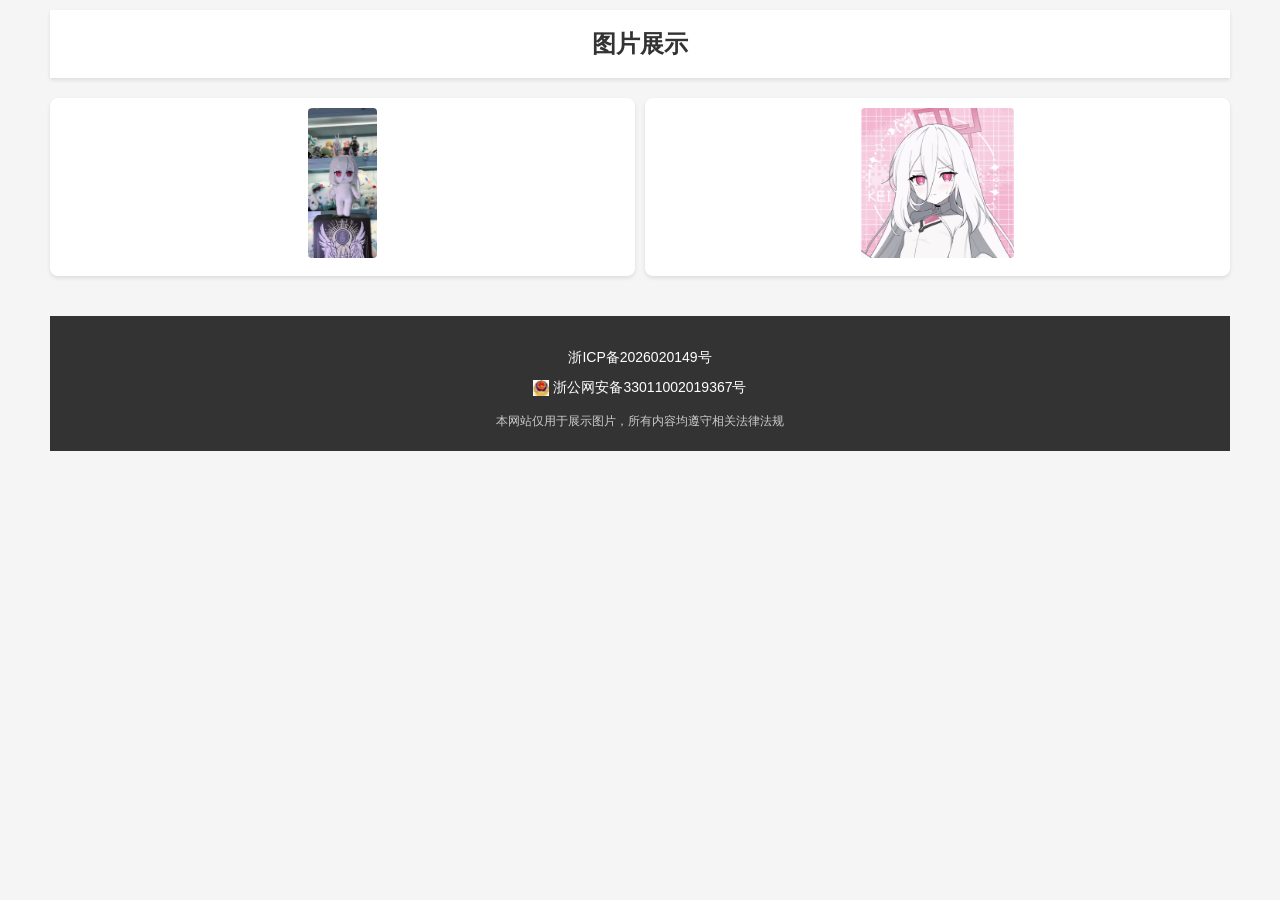
==== index.html @ 96cb41fe "Initial sweet sleep website" ====
<!DOCTYPE html>
<html lang="zh-CN">
<head>
    <meta charset="UTF-8">
    <meta name="viewport" content="width=device-width, initial-scale=1.0">
    <title>首页</title>
    <style>
        * {
            margin: 0;
            padding: 0;
            box-sizing: border-box;
        }
        body {
            font-family: Arial, sans-serif;
            line-height: 1.6;
            color: #333;
            background: #f5f5f5;
        }
        .container {
            max-width: 1200px;
            margin: 0 auto;
            padding: 10px;
        }
        header {
            background: #fff;
            padding: 15px;
            text-align: center;
            margin-bottom: 20px;
            box-shadow: 0 2px 4px rgba(0,0,0,0.1);
        }
        h1 {
            color: #333;
            font-size: 24px;
        }
        .gallery {
            display: grid;
            grid-template-columns: repeat(auto-fit, minmax(150px, 1fr));
            gap: 10px;
            margin-bottom: 30px;
        }
        .image-item {
            background: #fff;
            padding: 10px;
            border-radius: 8px;
            box-shadow: 0 2px 4px rgba(0,0,0,0.1);
            text-align: center;
            transition: transform 0.2s;
        }
        .image-item:hover {
            transform: scale(1.02);
        }
        .image-item img {
            max-width: 100%;
            height: 150px;
            object-fit: cover;
            border-radius: 4px;
            cursor: pointer;
        }
        
        @media (max-width: 768px) {
            .gallery {
                grid-template-columns: repeat(auto-fit, minmax(120px, 1fr));
                gap: 8px;
            }
            .image-item img {
                height: 120px;
            }
            h1 {
                font-size: 20px;
            }
        }
        
        @media (max-width: 480px) {
            .gallery {
                grid-template-columns: repeat(3, 1fr);
                gap: 6px;
            }
            .image-item {
                padding: 6px;
            }
            .image-item img {
                height: 100px;
            }
            .image-title {
                font-size: 10px;
            }
        }
        
        .modal {
            display: none;
            position: fixed;
            z-index: 1000;
            left: 0;
            top: 0;
            width: 100%;
            height: 100%;
            background-color: rgba(0,0,0,0.9);
            justify-content: center;
            align-items: center;
        }
        .modal-content {
            max-width: 90%;
            max-height: 90%;
        }
        .modal-content img {
            max-width: 100%;
            max-height: 90vh;
            object-fit: contain;
        }
        .close {
            position: absolute;
            top: 20px;
            right: 30px;
            color: #fff;
            font-size: 40px;
            font-weight: bold;
            cursor: pointer;
        }
        .close:hover {
            color: #ccc;
        }
        footer {
            background: #333;
            color: #fff;
            text-align: center;
            padding: 20px;
            margin-top: 40px;
        }
        .icp-info {
            margin-top: 10px;
            font-size: 14px;
        }
        .icp-info a {
            color: #fff;
            text-decoration: none;
        }
        .icp-info a:hover {
            text-decoration: underline;
        }
        .gongan-info {
            margin-top: 8px;
            font-size: 14px;
        }
        .gongan-info a {
            display: inline-flex;
            align-items: center;
            justify-content: center;
            color: #fff;
            text-decoration: none;
        }
        .gongan-info a:hover {
            text-decoration: underline;
        }
        .gongan-info img {
            width: 16px;
            height: 16px;
            margin-right: 4px;
        }
        .legal-info {
            margin-top: 10px;
            font-size: 12px;
            color: #ccc;
        }
    </style>
</head>
<body>
    <div class="container">
        <header>
            <h1>图片展示</h1>
        </header>
        
        <div class="gallery" id="imageGallery">
            <!-- 图片会在这里动态生成 -->
        </div>
        
        <div id="imageModal" class="modal" onclick="closeModal()">
            <span class="close">&times;</span>
            <div class="modal-content">
                <img id="modalImage" src="" alt="放大图片">
            </div>
        </div>
        
        <script>
            async function loadImages() {
                try {
                    const response = await fetch('images.json');
                    if (!response.ok) {
                        throw new Error('加载图片列表失败');
                    }
                    const imageList = await response.json();
                    const gallery = document.getElementById('imageGallery');
                    gallery.innerHTML = '';
                    
                    imageList.forEach(imageName => {
                        const imageItem = document.createElement('div');
                        imageItem.className = 'image-item';
                        
                        const img = document.createElement('img');
                        img.src = `img/${imageName}`;
                        img.alt = '图片';
                        img.onclick = () => openModal(img.src);
                        
                        imageItem.appendChild(img);
                        gallery.appendChild(imageItem);
                    });
                } catch (error) {
                    console.error('加载图片失败:', error);
                }
            }
            
            function openModal(imgSrc) {
                const modal = document.getElementById('imageModal');
                const modalImg = document.getElementById('modalImage');
                modal.style.display = 'flex';
                modalImg.src = imgSrc;
            }
            
            function closeModal() {
                const modal = document.getElementById('imageModal');
                modal.style.display = 'none';
            }
            
            document.addEventListener('keydown', function(event) {
                if (event.key === 'Escape') {
                    closeModal();
                }
            });
            
            // 页面加载时加载图片
            window.addEventListener('load', loadImages);
        </script>
        
        <footer>
            <div class="icp-info">
                <a href="https://beian.miit.gov.cn/" target="_blank">浙ICP备2026020149号</a>
            </div>
            <div class="gongan-info">
                <a href="https://beian.mps.gov.cn/#/query/webSearch?code=33011002019367" rel="noreferrer" target="_blank">
                    <img src="beian-gongan.jpg" alt="公安备案">
                    浙公网安备33011002019367号
                </a>
            </div>
            <div class="legal-info">
                本网站仅用于展示图片，所有内容均遵守相关法律法规
            </div>
        </footer>
    </div>
</body>
</html>
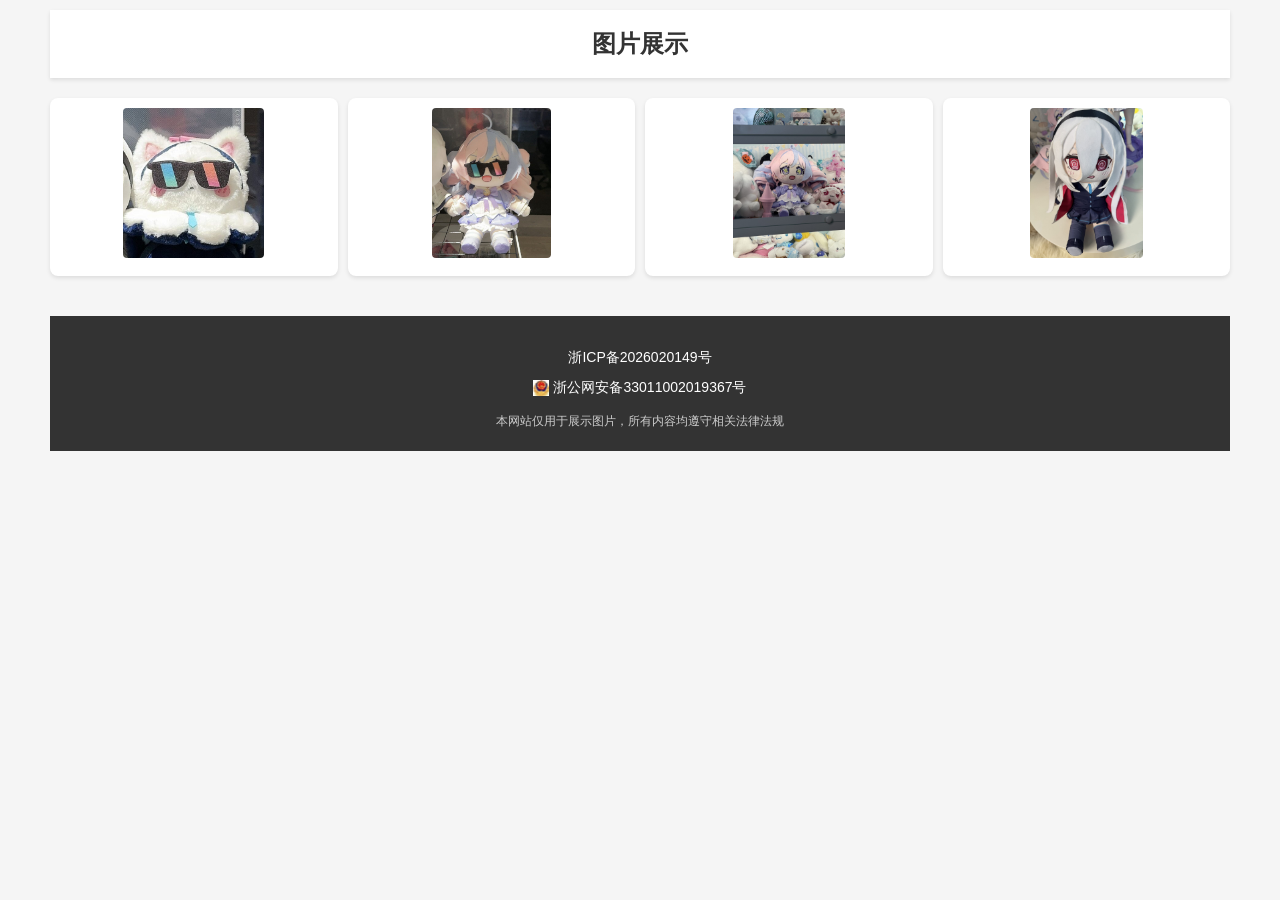
==== commit 38873852: "bust homepage gallery cache" ====
--- a/index.html
+++ b/index.html
@@ -183,7 +183,7 @@
         <script>
             async function loadImages() {
                 try {
-                    const response = await fetch('images.json');
+                    const response = await fetch('images.json?v=20260728');
                     if (!response.ok) {
                         throw new Error('加载图片列表失败');
                     }
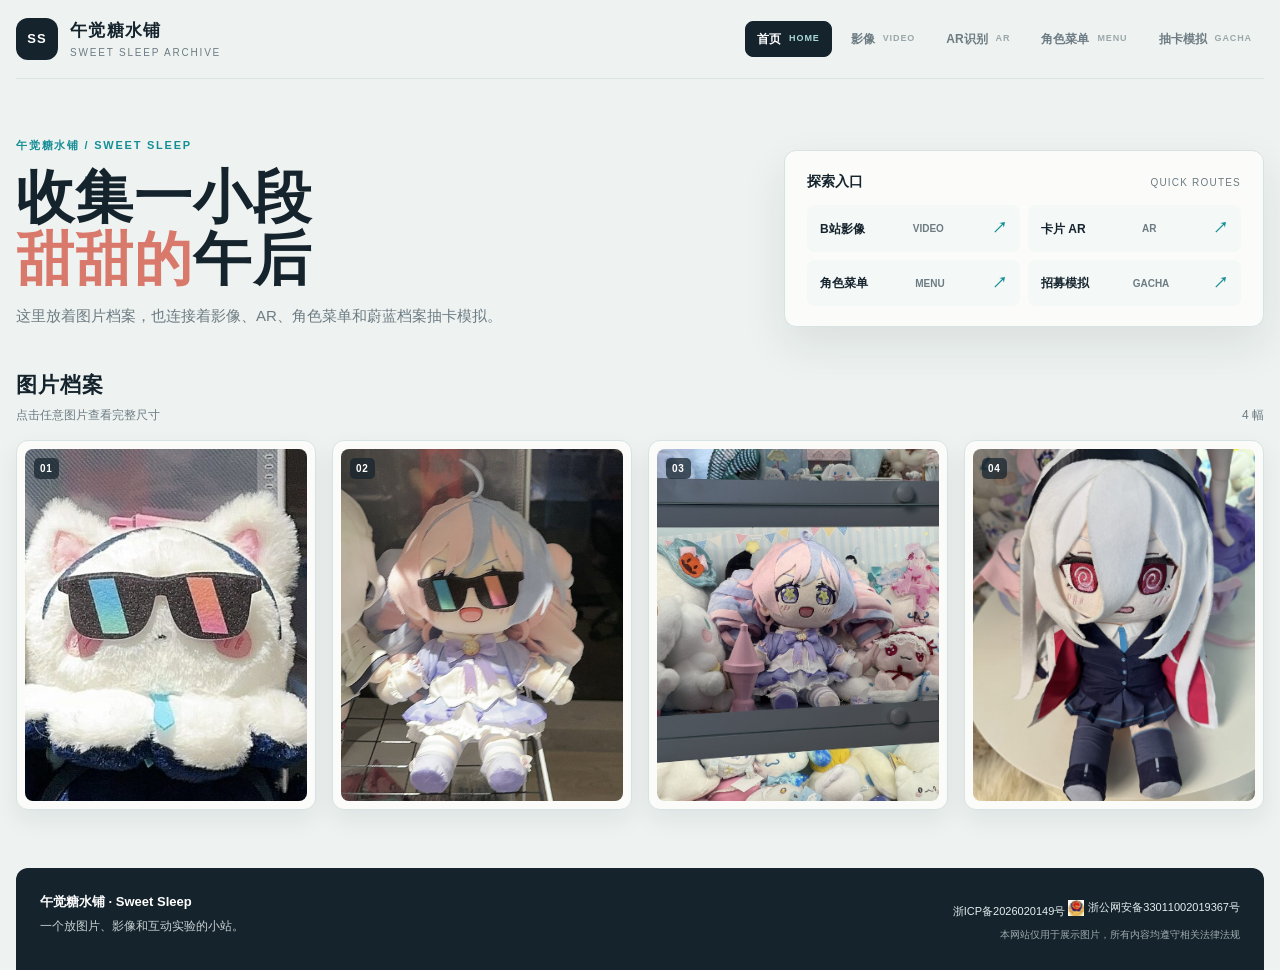
==== commit 8de5d675: "refresh homepage and slow gacha reveal" ====
--- a/index.html
+++ b/index.html
@@ -3,247 +3,724 @@
 <head>
     <meta charset="UTF-8">
     <meta name="viewport" content="width=device-width, initial-scale=1.0">
-    <title>首页</title>
+    <meta name="theme-color" content="#15232d">
+    <title>午觉糖水铺 | Sweet Sleep</title>
     <style>
+        :root {
+            --ink: #15232d;
+            --muted: #6d7b83;
+            --paper: #fbfcfa;
+            --canvas: #eef3f1;
+            --line: #d8e3e3;
+            --teal: #168e96;
+            --teal-soft: #dff1ef;
+            --coral: #d8796b;
+            --shadow: 0 18px 45px rgba(21, 35, 45, 0.09);
+        }
+
         * {
+            box-sizing: border-box;
+        }
+
+        html {
+            min-width: 320px;
+            background: var(--canvas);
+        }
+
+        body {
+            min-width: 320px;
+            margin: 0;
+            color: var(--ink);
+            background: var(--canvas);
+            font-family: Arial, "PingFang SC", "Microsoft YaHei", sans-serif;
+            line-height: 1.5;
+        }
+
+        body.modal-open {
+            overflow: hidden;
+        }
+
+        a {
+            color: inherit;
+            text-decoration: none;
+        }
+
+        button {
+            font: inherit;
+        }
+
+        .site-shell {
+            width: min(1280px, calc(100% - 32px));
+            margin: 0 auto;
+        }
+
+        .site-header {
+            display: flex;
+            align-items: center;
+            justify-content: space-between;
+            gap: 24px;
+            padding: 18px 0;
+            border-bottom: 1px solid var(--line);
+        }
+
+        .brand {
+            display: inline-flex;
+            align-items: center;
+            gap: 12px;
+            min-width: 210px;
+        }
+
+        .brand-mark {
+            display: grid;
+            width: 42px;
+            height: 42px;
+            place-items: center;
+            color: #fff;
+            background: var(--ink);
+            border-radius: 12px;
+            font-size: 13px;
+            font-weight: 800;
+            letter-spacing: 0.08em;
+        }
+
+        .brand-name {
+            display: block;
+            font-size: 17px;
+            font-weight: 800;
+            letter-spacing: 0.08em;
+        }
+
+        .brand-subtitle {
+            display: block;
+            margin-top: 1px;
+            color: var(--muted);
+            font-size: 10px;
+            letter-spacing: 0.18em;
+            text-transform: uppercase;
+        }
+
+        .site-nav {
+            display: flex;
+            flex-wrap: wrap;
+            justify-content: flex-end;
+            gap: 7px;
+        }
+
+        .nav-link {
+            display: inline-flex;
+            align-items: center;
+            gap: 8px;
+            padding: 8px 11px;
+            color: var(--muted);
+            border: 1px solid transparent;
+            border-radius: 8px;
+            font-size: 12px;
+            font-weight: 800;
+            transition: color 160ms ease, background 160ms ease, border-color 160ms ease;
+        }
+
+        .nav-link span {
+            color: #9aa7aa;
+            font-size: 9px;
+            font-weight: 700;
+            letter-spacing: 0.1em;
+        }
+
+        .nav-link:hover {
+            color: var(--ink);
+            background: #fff;
+            border-color: var(--line);
+        }
+
+        .nav-link.active {
+            color: #fff;
+            background: var(--ink);
+            border-color: var(--ink);
+        }
+
+        .nav-link.active span {
+            color: #a9d9d7;
+        }
+
+        .intro {
+            display: grid;
+            grid-template-columns: minmax(0, 1.2fr) minmax(300px, 0.8fr);
+            gap: 48px;
+            align-items: end;
+            padding: 58px 0 42px;
+        }
+
+        .eyebrow {
+            margin: 0 0 12px;
+            color: var(--teal);
+            font-size: 11px;
+            font-weight: 800;
+            letter-spacing: 0.16em;
+            text-transform: uppercase;
+        }
+
+        h1,
+        h2,
+        p {
+            margin-top: 0;
+        }
+
+        h1 {
+            max-width: 650px;
+            margin-bottom: 14px;
+            font-size: clamp(34px, 5vw, 58px);
+            font-weight: 800;
+            letter-spacing: 0.02em;
+            line-height: 1.08;
+        }
+
+        h1 span {
+            color: var(--coral);
+        }
+
+        .intro-copy {
+            max-width: 530px;
+            margin-bottom: 0;
+            color: var(--muted);
+            font-size: 15px;
+        }
+
+        .route-panel {
+            padding: 20px 22px;
+            background: var(--paper);
+            border: 1px solid var(--line);
+            border-radius: 12px;
+            box-shadow: var(--shadow);
+        }
+
+        .route-panel-title {
+            display: flex;
+            align-items: baseline;
+            justify-content: space-between;
+            gap: 14px;
+            margin-bottom: 13px;
+        }
+
+        .route-panel-title strong {
+            font-size: 14px;
+        }
+
+        .route-panel-title span {
+            color: var(--muted);
+            font-size: 10px;
+            letter-spacing: 0.12em;
+            text-transform: uppercase;
+        }
+
+        .route-list {
+            display: grid;
+            grid-template-columns: 1fr 1fr;
+            gap: 8px;
             margin: 0;
             padding: 0;
-            box-sizing: border-box;
-        }
-        body {
-            font-family: Arial, sans-serif;
-            line-height: 1.6;
-            color: #333;
-            background: #f5f5f5;
-        }
-        .container {
-            max-width: 1200px;
-            margin: 0 auto;
-            padding: 10px;
-        }
-        header {
+            list-style: none;
+        }
+
+        .route-link {
+            display: flex;
+            align-items: center;
+            justify-content: space-between;
+            gap: 8px;
+            padding: 11px 12px;
+            background: #f4f8f7;
+            border: 1px solid transparent;
+            border-radius: 8px;
+            font-size: 12px;
+            font-weight: 800;
+            transition: background 160ms ease, border-color 160ms ease, transform 160ms ease;
+        }
+
+        .route-link span {
+            color: var(--muted);
+            font-size: 10px;
+            font-weight: 700;
+        }
+
+        .route-link::after {
+            color: var(--teal);
+            content: "↗";
+            font-size: 15px;
+        }
+
+        .route-link:hover {
             background: #fff;
-            padding: 15px;
-            text-align: center;
-            margin-bottom: 20px;
-            box-shadow: 0 2px 4px rgba(0,0,0,0.1);
-        }
-        h1 {
-            color: #333;
-            font-size: 24px;
-        }
+            border-color: var(--line);
+            transform: translateY(-1px);
+        }
+
+        .gallery-section {
+            padding-bottom: 58px;
+        }
+
+        .section-heading {
+            display: flex;
+            align-items: end;
+            justify-content: space-between;
+            gap: 20px;
+            margin-bottom: 16px;
+        }
+
+        .section-heading h2 {
+            margin-bottom: 0;
+            font-size: 21px;
+            letter-spacing: 0.04em;
+        }
+
+        .section-heading p,
+        .gallery-count {
+            margin: 0;
+            color: var(--muted);
+            font-size: 12px;
+        }
+
+        .section-heading p {
+            margin-top: 5px;
+        }
+
+        .gallery-count {
+            white-space: nowrap;
+        }
+
         .gallery {
             display: grid;
-            grid-template-columns: repeat(auto-fit, minmax(150px, 1fr));
-            gap: 10px;
-            margin-bottom: 30px;
-        }
+            grid-template-columns: repeat(4, minmax(0, 1fr));
+            gap: 16px;
+        }
+
         .image-item {
-            background: #fff;
-            padding: 10px;
+            position: relative;
+            min-width: 0;
+            margin: 0;
+            padding: 8px;
+            background: var(--paper);
+            border: 1px solid var(--line);
+            border-radius: 12px;
+            box-shadow: 0 10px 24px rgba(21, 35, 45, 0.07);
+        }
+
+        .image-preview {
+            display: block;
+            width: 100%;
+            padding: 0;
+            overflow: hidden;
+            background: #e2e9e8;
+            border: 0;
             border-radius: 8px;
-            box-shadow: 0 2px 4px rgba(0,0,0,0.1);
+            cursor: zoom-in;
+        }
+
+        .image-preview img {
+            display: block;
+            width: 100%;
+            aspect-ratio: 4 / 5;
+            object-fit: cover;
+            transition: transform 360ms ease;
+        }
+
+        .image-preview:hover img {
+            transform: scale(1.035);
+        }
+
+        .image-index {
+            position: absolute;
+            z-index: 2;
+            top: 17px;
+            left: 17px;
+            padding: 3px 6px;
+            color: #fff;
+            background: rgba(21, 35, 45, 0.72);
+            border-radius: 5px;
+            font-size: 10px;
+            font-weight: 800;
+            letter-spacing: 0.08em;
+        }
+
+        .gallery-empty {
+            grid-column: 1 / -1;
+            padding: 56px 20px;
+            color: var(--muted);
+            background: var(--paper);
+            border: 1px dashed var(--line);
+            border-radius: 12px;
             text-align: center;
-            transition: transform 0.2s;
-        }
-        .image-item:hover {
-            transform: scale(1.02);
-        }
-        .image-item img {
-            max-width: 100%;
-            height: 150px;
-            object-fit: cover;
-            border-radius: 4px;
-            cursor: pointer;
-        }
-        
-        @media (max-width: 768px) {
-            .gallery {
-                grid-template-columns: repeat(auto-fit, minmax(120px, 1fr));
-                gap: 8px;
-            }
-            .image-item img {
-                height: 120px;
-            }
-            h1 {
-                font-size: 20px;
-            }
-        }
-        
-        @media (max-width: 480px) {
-            .gallery {
-                grid-template-columns: repeat(3, 1fr);
-                gap: 6px;
-            }
-            .image-item {
-                padding: 6px;
-            }
-            .image-item img {
-                height: 100px;
-            }
-            .image-title {
-                font-size: 10px;
-            }
-        }
-        
-        .modal {
-            display: none;
-            position: fixed;
-            z-index: 1000;
-            left: 0;
-            top: 0;
-            width: 100%;
-            height: 100%;
-            background-color: rgba(0,0,0,0.9);
-            justify-content: center;
-            align-items: center;
-        }
-        .modal-content {
-            max-width: 90%;
-            max-height: 90%;
-        }
-        .modal-content img {
-            max-width: 100%;
-            max-height: 90vh;
-            object-fit: contain;
-        }
-        .close {
-            position: absolute;
-            top: 20px;
-            right: 30px;
+        }
+
+        .site-footer {
+            display: flex;
+            align-items: flex-start;
+            justify-content: space-between;
+            gap: 24px;
+            padding: 24px 0 28px;
+            color: #c8d1d2;
+            background: var(--ink);
+            border-radius: 12px 12px 0 0;
+        }
+
+        .footer-copy {
+            max-width: 420px;
+            padding-left: 24px;
+            font-size: 12px;
+        }
+
+        .footer-copy strong {
+            display: block;
+            margin-bottom: 5px;
             color: #fff;
-            font-size: 40px;
-            font-weight: bold;
-            cursor: pointer;
-        }
-        .close:hover {
-            color: #ccc;
-        }
-        footer {
-            background: #333;
-            color: #fff;
-            text-align: center;
-            padding: 20px;
-            margin-top: 40px;
-        }
-        .icp-info {
-            margin-top: 10px;
-            font-size: 14px;
-        }
-        .icp-info a {
-            color: #fff;
-            text-decoration: none;
-        }
-        .icp-info a:hover {
+            font-size: 13px;
+        }
+
+        .footer-copy p {
+            margin-bottom: 0;
+        }
+
+        .footer-meta {
+            padding-right: 24px;
+            font-size: 11px;
+            text-align: right;
+        }
+
+        .footer-meta a {
+            color: #e4eeee;
+        }
+
+        .footer-meta a:hover {
             text-decoration: underline;
         }
-        .gongan-info {
-            margin-top: 8px;
-            font-size: 14px;
-        }
-        .gongan-info a {
+
+        .gongan-link {
             display: inline-flex;
             align-items: center;
-            justify-content: center;
-            color: #fff;
-            text-decoration: none;
-        }
-        .gongan-info a:hover {
-            text-decoration: underline;
-        }
-        .gongan-info img {
+            margin-top: 7px;
+        }
+
+        .gongan-link img {
             width: 16px;
             height: 16px;
             margin-right: 4px;
         }
+
         .legal-info {
-            margin-top: 10px;
-            font-size: 12px;
-            color: #ccc;
+            margin-top: 7px;
+            color: #9eabad;
+            font-size: 10px;
+        }
+
+        .modal[hidden] {
+            display: none;
+        }
+
+        .modal {
+            position: fixed;
+            z-index: 20;
+            inset: 0;
+            display: grid;
+            padding: 24px;
+            place-items: center;
+            background: rgba(9, 18, 24, 0.9);
+        }
+
+        .modal-shell {
+            position: relative;
+            max-width: min(92vw, 960px);
+            max-height: 92vh;
+        }
+
+        .modal-content {
+            display: block;
+            max-width: 92vw;
+            max-height: 88vh;
+            border: 1px solid rgba(255, 255, 255, 0.28);
+            border-radius: 8px;
+            object-fit: contain;
+            box-shadow: 0 20px 60px rgba(0, 0, 0, 0.35);
+        }
+
+        .close {
+            position: absolute;
+            top: -14px;
+            right: -14px;
+            display: grid;
+            width: 34px;
+            height: 34px;
+            place-items: center;
+            color: #fff;
+            background: var(--coral);
+            border: 0;
+            border-radius: 50%;
+            cursor: pointer;
+            font-size: 24px;
+            line-height: 1;
+        }
+
+        .close:hover {
+            background: #bf5e53;
+        }
+
+        @media (max-width: 900px) {
+            .site-header {
+                align-items: flex-start;
+                flex-direction: column;
+                gap: 14px;
+            }
+
+            .site-nav {
+                justify-content: flex-start;
+            }
+
+            .intro {
+                grid-template-columns: 1fr;
+                gap: 24px;
+                padding-top: 42px;
+            }
+
+            .gallery {
+                grid-template-columns: repeat(2, minmax(0, 1fr));
+            }
+        }
+
+        @media (max-width: 520px) {
+            .site-shell {
+                width: min(100% - 20px, 1280px);
+            }
+
+            .site-header {
+                padding-top: 14px;
+            }
+
+            .site-nav {
+                width: 100%;
+                display: grid;
+                grid-template-columns: repeat(2, minmax(0, 1fr));
+            }
+
+            .nav-link {
+                justify-content: space-between;
+            }
+
+            .intro {
+                padding: 36px 0 30px;
+            }
+
+            h1 {
+                font-size: 37px;
+            }
+
+            .route-list {
+                grid-template-columns: 1fr;
+            }
+
+            .gallery {
+                gap: 10px;
+            }
+
+            .image-item {
+                padding: 5px;
+                border-radius: 9px;
+            }
+
+            .image-preview,
+            .image-preview img {
+                border-radius: 6px;
+            }
+
+            .image-index {
+                top: 12px;
+                left: 12px;
+                padding: 2px 5px;
+                font-size: 9px;
+            }
+
+            .site-footer {
+                flex-direction: column;
+                gap: 16px;
+                border-radius: 9px 9px 0 0;
+            }
+
+            .footer-copy,
+            .footer-meta {
+                padding: 0 16px;
+                text-align: left;
+            }
+
+            .modal {
+                padding: 16px;
+            }
+
+            .close {
+                top: -10px;
+                right: -8px;
+            }
+        }
+
+        @media (prefers-reduced-motion: reduce) {
+            *,
+            *::before,
+            *::after {
+                scroll-behavior: auto !important;
+                transition-duration: 0.01ms !important;
+                animation-duration: 0.01ms !important;
+            }
         }
     </style>
 </head>
 <body>
-    <div class="container">
-        <header>
-            <h1>图片展示</h1>
+    <div class="site-shell">
+        <header class="site-header">
+            <a class="brand" href="./" aria-label="回到午觉糖水铺首页">
+                <span class="brand-mark">SS</span>
+                <span>
+                    <span class="brand-name">午觉糖水铺</span>
+                    <span class="brand-subtitle">Sweet Sleep Archive</span>
+                </span>
+            </a>
+            <nav class="site-nav" aria-label="站内导航">
+                <a class="nav-link active" href="./" aria-current="page">首页 <span>HOME</span></a>
+                <a class="nav-link" href="video.html">影像 <span>VIDEO</span></a>
+                <a class="nav-link" href="ar/">AR识别 <span>AR</span></a>
+                <a class="nav-link" href="menu/">角色菜单 <span>MENU</span></a>
+                <a class="nav-link" href="gacha/">抽卡模拟 <span>GACHA</span></a>
+            </nav>
         </header>
-        
-        <div class="gallery" id="imageGallery">
-            <!-- 图片会在这里动态生成 -->
-        </div>
-        
-        <div id="imageModal" class="modal" onclick="closeModal()">
-            <span class="close">&times;</span>
-            <div class="modal-content">
-                <img id="modalImage" src="" alt="放大图片">
+
+        <main>
+            <section class="intro" aria-labelledby="page-title">
+                <div>
+                    <p class="eyebrow">午觉糖水铺 / SWEET SLEEP</p>
+                    <h1 id="page-title">收集一小段<br><span>甜甜的</span>午后</h1>
+                    <p class="intro-copy">这里放着图片档案，也连接着影像、AR、角色菜单和蔚蓝档案抽卡模拟。</p>
+                </div>
+                <aside class="route-panel" aria-label="快速入口">
+                    <div class="route-panel-title">
+                        <strong>探索入口</strong>
+                        <span>Quick routes</span>
+                    </div>
+                    <ul class="route-list">
+                        <li><a class="route-link" href="video.html">B站影像 <span>VIDEO</span></a></li>
+                        <li><a class="route-link" href="ar/">卡片 AR <span>AR</span></a></li>
+                        <li><a class="route-link" href="menu/">角色菜单 <span>MENU</span></a></li>
+                        <li><a class="route-link" href="gacha/">招募模拟 <span>GACHA</span></a></li>
+                    </ul>
+                </aside>
+            </section>
+
+            <section class="gallery-section" aria-labelledby="gallery-title">
+                <div class="section-heading">
+                    <div>
+                        <h2 id="gallery-title">图片档案</h2>
+                        <p>点击任意图片查看完整尺寸</p>
+                    </div>
+                    <p class="gallery-count" id="galleryCount">0 幅</p>
+                </div>
+                <div class="gallery" id="imageGallery" aria-live="polite">
+                    <div class="gallery-empty">正在加载图片档案</div>
+                </div>
+            </section>
+        </main>
+
+        <footer class="site-footer">
+            <div class="footer-copy">
+                <strong>午觉糖水铺 · Sweet Sleep</strong>
+                <p>一个放图片、影像和互动实验的小站。</p>
             </div>
-        </div>
-        
-        <script>
-            async function loadImages() {
-                try {
-                    const response = await fetch('images.json?v=20260728');
-                    if (!response.ok) {
-                        throw new Error('加载图片列表失败');
-                    }
-                    const imageList = await response.json();
-                    const gallery = document.getElementById('imageGallery');
-                    gallery.innerHTML = '';
-                    
-                    imageList.forEach(imageName => {
-                        const imageItem = document.createElement('div');
-                        imageItem.className = 'image-item';
-                        
-                        const img = document.createElement('img');
-                        img.src = `img/${imageName}`;
-                        img.alt = '图片';
-                        img.onclick = () => openModal(img.src);
-                        
-                        imageItem.appendChild(img);
-                        gallery.appendChild(imageItem);
-                    });
-                } catch (error) {
-                    console.error('加载图片失败:', error);
-                }
-            }
-            
-            function openModal(imgSrc) {
-                const modal = document.getElementById('imageModal');
-                const modalImg = document.getElementById('modalImage');
-                modal.style.display = 'flex';
-                modalImg.src = imgSrc;
-            }
-            
-            function closeModal() {
-                const modal = document.getElementById('imageModal');
-                modal.style.display = 'none';
-            }
-            
-            document.addEventListener('keydown', function(event) {
-                if (event.key === 'Escape') {
-                    closeModal();
-                }
-            });
-            
-            // 页面加载时加载图片
-            window.addEventListener('load', loadImages);
-        </script>
-        
-        <footer>
-            <div class="icp-info">
-                <a href="https://beian.miit.gov.cn/" target="_blank">浙ICP备2026020149号</a>
-            </div>
-            <div class="gongan-info">
-                <a href="https://beian.mps.gov.cn/#/query/webSearch?code=33011002019367" rel="noreferrer" target="_blank">
+            <div class="footer-meta">
+                <a href="https://beian.miit.gov.cn/" target="_blank" rel="noreferrer">浙ICP备2026020149号</a>
+                <a class="gongan-link" href="https://beian.mps.gov.cn/#/query/webSearch?code=33011002019367" rel="noreferrer" target="_blank">
                     <img src="beian-gongan.jpg" alt="公安备案">
                     浙公网安备33011002019367号
                 </a>
-            </div>
-            <div class="legal-info">
-                本网站仅用于展示图片，所有内容均遵守相关法律法规
+                <div class="legal-info">本网站仅用于展示图片，所有内容均遵守相关法律法规</div>
             </div>
         </footer>
     </div>
+
+    <div class="modal" id="imageModal" hidden aria-hidden="true">
+        <div class="modal-shell">
+            <button class="close" id="closeModal" type="button" aria-label="关闭大图">×</button>
+            <img class="modal-content" id="modalImage" src="" alt="">
+        </div>
+    </div>
+
+    <script>
+        const gallery = document.getElementById('imageGallery');
+        const galleryCount = document.getElementById('galleryCount');
+        const modal = document.getElementById('imageModal');
+        const modalImage = document.getElementById('modalImage');
+        const closeModalButton = document.getElementById('closeModal');
+
+        async function loadImages() {
+            try {
+                const response = await fetch('images.json?v=20260728', { cache: 'no-store' });
+                if (!response.ok) {
+                    throw new Error('加载图片列表失败');
+                }
+
+                const imageList = await response.json();
+                gallery.innerHTML = '';
+                galleryCount.textContent = imageList.length + ' 幅';
+
+                imageList.forEach((imageName, index) => {
+                    const imageItem = document.createElement('figure');
+                    imageItem.className = 'image-item';
+
+                    const indexLabel = document.createElement('span');
+                    indexLabel.className = 'image-index';
+                    indexLabel.textContent = String(index + 1).padStart(2, '0');
+
+                    const preview = document.createElement('button');
+                    preview.className = 'image-preview';
+                    preview.type = 'button';
+                    preview.setAttribute('aria-label', '查看第 ' + (index + 1) + ' 张图片');
+
+                    const image = document.createElement('img');
+                    image.src = 'img/' + imageName;
+                    image.alt = '图片 ' + (index + 1);
+                    image.loading = index < 2 ? 'eager' : 'lazy';
+                    image.decoding = 'async';
+                    image.addEventListener('click', () => openModal(image.src, image.alt));
+
+                    preview.appendChild(image);
+                    imageItem.append(indexLabel, preview);
+                    gallery.appendChild(imageItem);
+                });
+            } catch (error) {
+                gallery.innerHTML = '<div class="gallery-empty">图片暂时无法加载，请稍后再试</div>';
+                galleryCount.textContent = '加载失败';
+                console.error('加载图片失败:', error);
+            }
+        }
+
+        function openModal(imageSource, imageAlt) {
+            modalImage.src = imageSource;
+            modalImage.alt = imageAlt;
+            modal.hidden = false;
+            modal.setAttribute('aria-hidden', 'false');
+            document.body.classList.add('modal-open');
+        }
+
+        function closeModal() {
+            modal.hidden = true;
+            modal.setAttribute('aria-hidden', 'true');
+            modalImage.src = '';
+            document.body.classList.remove('modal-open');
+        }
+
+        closeModalButton.addEventListener('click', closeModal);
+        modal.addEventListener('click', (event) => {
+            if (event.target === modal) {
+                closeModal();
+            }
+        });
+        document.addEventListener('keydown', (event) => {
+            if (event.key === 'Escape' && !modal.hidden) {
+                closeModal();
+            }
+        });
+        window.addEventListener('DOMContentLoaded', loadImages);
+    </script>
 </body>
 </html>
